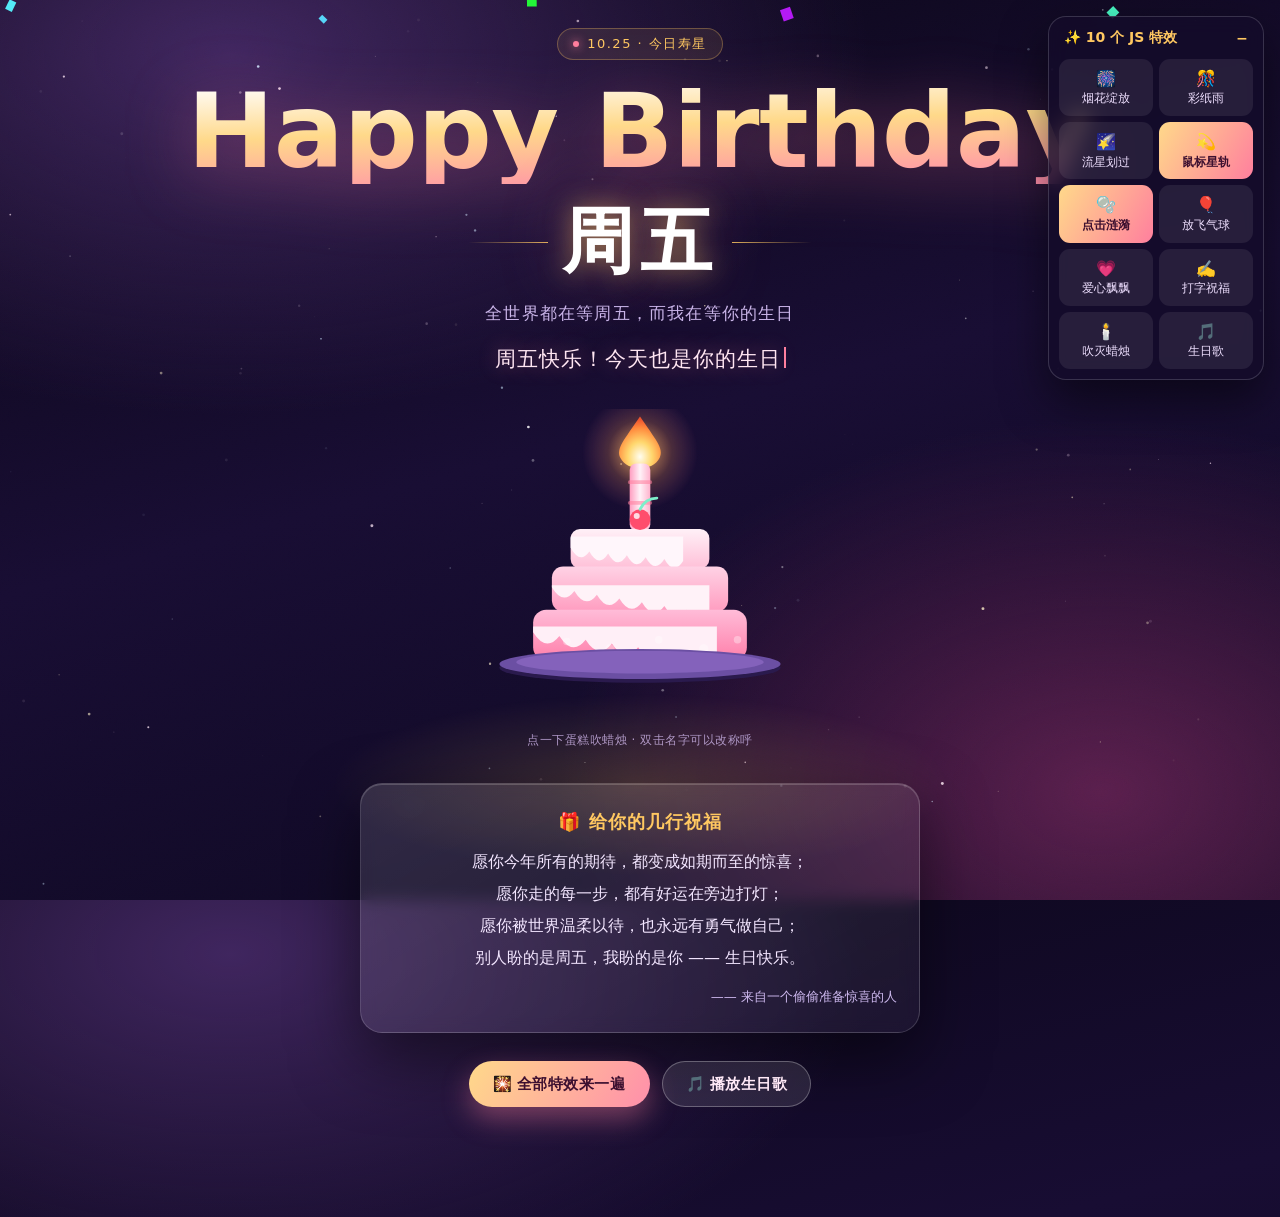
==== index.html @ 7d5e542a "Add files via upload" ====
<!DOCTYPE html>
<html lang="zh-CN">
<head>
<meta charset="UTF-8">
<meta name="viewport" content="width=device-width, initial-scale=1, viewport-fit=cover">
<meta name="theme-color" content="#0b0718">
<title>🎂 周五，生日快乐</title>
<style>
  :root{
    --bg0:#0a0616; --bg1:#180d33; --bg2:#2b1244;
    --gold:#ffc861; --coral:#ff7f9e; --mint:#7defca; --lav:#b79bff;
    --ink:#fff4fa; --dim:#c9b4e8;
    --safe-b: env(safe-area-inset-bottom, 0px);
    --safe-t: env(safe-area-inset-top, 0px);
  }
  *{box-sizing:border-box;margin:0;padding:0;-webkit-tap-highlight-color:transparent}
  html,body{height:100%}
  body{
    font-family:-apple-system,BlinkMacSystemFont,"PingFang SC","Hiragino Sans GB",
      "Microsoft YaHei","Segoe UI",system-ui,sans-serif;
    background:
      radial-gradient(1100px 620px at 18% 6%, #40265f 0%, transparent 58%),
      radial-gradient(900px 620px at 86% 88%, #5a1f4d 0%, transparent 60%),
      linear-gradient(165deg,var(--bg0) 0%, var(--bg1) 48%, #0d0820 100%);
    color:var(--ink);
    overflow-x:hidden;
    touch-action:manipulation;
    -webkit-font-smoothing:antialiased;
    -webkit-text-size-adjust:100%;
  }
  ::selection{background:var(--coral);color:#fff}
  ::-webkit-scrollbar{width:8px}
  ::-webkit-scrollbar-thumb{background:rgba(255,200,97,.35);border-radius:4px}

  canvas{position:fixed;inset:0;width:100%;height:100%;display:block}
  #bg{z-index:0}
  #fx{z-index:60;pointer-events:none}
  .grain{
    position:fixed;inset:0;z-index:1;pointer-events:none;opacity:.05;mix-blend-mode:overlay;
    background-image:url("data:image/svg+xml,%3Csvg xmlns='http://www.w3.org/2000/svg' width='140' height='140'%3E%3Cfilter id='n'%3E%3CfeTurbulence type='fractalNoise' baseFrequency='.85' numOctaves='3'/%3E%3C/filter%3E%3Crect width='140' height='140' filter='url(%23n)'/%3E%3C/svg%3E");
  }
  .float-layer{position:fixed;inset:0;z-index:40;pointer-events:none;overflow:hidden}

  .wrap{
    position:relative;z-index:20;
    min-height:100vh; min-height:100svh;
    display:flex;flex-direction:column;align-items:center;justify-content:center;
    padding:calc(28px + var(--safe-t)) 18px calc(110px + var(--safe-b));
    text-align:center;
  }

  /* ---------- 顶部标签 ---------- */
  .pill{
    display:inline-flex;align-items:center;gap:8px;
    padding:7px 16px;border-radius:999px;font-size:13px;letter-spacing:1.5px;
    color:var(--gold);background:rgba(255,200,97,.09);
    box-shadow:inset 0 0 0 1px rgba(255,200,97,.3);
  }
  .dot{width:6px;height:6px;border-radius:50%;background:var(--coral);
    box-shadow:0 0 10px var(--coral);animation:beat 1.4s ease-in-out infinite}
  @keyframes beat{0%,100%{transform:scale(1);opacity:1}50%{transform:scale(1.9);opacity:.6}}

  /* ---------- 标题 ---------- */
  .title{
    margin-top:18px;
    font-size:clamp(38px,12.5vw,104px);font-weight:900;line-height:1.02;letter-spacing:-.5px;
    background:linear-gradient(178deg,#fffdfa 6%,#ffd98a 46%,#ff8fab 96%);
    -webkit-background-clip:text;background-clip:text;color:transparent;
    filter:drop-shadow(0 10px 34px rgba(255,126,158,.4));
  }
  .title span{display:inline-block;animation:float 3.4s ease-in-out infinite}
  @keyframes float{0%,100%{transform:translateY(0)}50%{transform:translateY(-9px)}}

  /* ---------- 名字 ---------- */
  .hero{margin-top:10px;display:flex;align-items:center;gap:14px}
  .line{width:clamp(28px,10vw,80px);height:1px;
    background:linear-gradient(90deg,transparent,rgba(255,200,97,.85))}
  .hero .line:last-child{background:linear-gradient(90deg,rgba(255,200,97,.85),transparent)}
  .name{
    font-size:clamp(34px,11vw,72px);font-weight:900;letter-spacing:6px;
    color:#fff;outline:none;cursor:text;
    text-shadow:0 0 26px rgba(255,200,97,.55),0 0 70px rgba(255,127,158,.35);
  }
  .name:hover{background:rgba(255,200,97,.1);border-radius:10px}
  .sub{margin-top:12px;font-size:clamp(13px,3.4vw,17px);color:var(--dim);letter-spacing:1.2px}

  /* ---------- 打字机 ---------- */
  .type{
    margin-top:20px;min-height:1.8em;font-size:clamp(15px,4.2vw,21px);color:#ffe6f2;
    letter-spacing:1px;text-shadow:0 0 20px rgba(255,127,158,.45);
    padding:0 6px;
  }
  .caret{display:inline-block;width:2px;height:1em;background:var(--coral);
    vertical-align:-2px;margin-left:3px;animation:blink .8s steps(1) infinite}
  @keyframes blink{50%{opacity:0}}

  /* ---------- 蛋糕 ---------- */
  .cake-zone{margin:26px 0 0;cursor:pointer;user-select:none;-webkit-user-select:none;position:relative}
  .cake{width:clamp(220px,62vw,300px);transition:transform .25s}
  .cake:hover{transform:translateY(-6px) scale(1.03)}
  #flame{
    transform-box:fill-box;transform-origin:50% 100%;
    animation:flick .3s infinite alternate;
    transition:opacity .45s ease, transform .45s ease;
  }
  @keyframes flick{
    0%{transform:scale(1,1) rotate(-4deg)}
    100%{transform:scale(.86,1.16) rotate(5deg)}
  }
  #flame.out{animation:none;opacity:0;transform:scale(.14)}
  #glow{animation:breathe 1.6s ease-in-out infinite;transition:opacity .5s ease}
  @keyframes breathe{0%,100%{opacity:.75}50%{opacity:.35}}
  #glow.out{animation:none;opacity:0}
  .wish{margin-top:6px;font-size:clamp(14px,3.8vw,18px);color:var(--gold);
    opacity:0;transform:translateY(6px);transition:.5s}
  .wish.on{opacity:1;transform:translateY(0)}
  .hint{margin-top:8px;font-size:12px;color:#a893cf;letter-spacing:.5px}

  /* ---------- 贺卡 ---------- */
  .card{
    position:relative;margin-top:34px;width:min(560px,100%);padding:26px 22px;border-radius:22px;
    background:linear-gradient(150deg,rgba(255,255,255,.13),rgba(255,255,255,.045));
    border:1px solid rgba(255,255,255,.16);
    box-shadow:0 26px 66px rgba(0,0,0,.5), inset 0 1px 0 rgba(255,255,255,.18);
    transform-style:preserve-3d;transition:transform .12s ease-out;
  }
  @supports ((backdrop-filter:blur(1px)) or (-webkit-backdrop-filter:blur(1px))){
    .card{-webkit-backdrop-filter:blur(8px);backdrop-filter:blur(8px)}
  }
  .card::before{
    content:"";position:absolute;left:50%;top:-40%;transform:translateX(-50%);
    width:120%;height:80%;border-radius:50%;pointer-events:none;
    background:radial-gradient(ellipse at center, rgba(255,200,97,.18), transparent 65%);
  }
  .card h3{font-size:18px;color:var(--gold);margin-bottom:12px;letter-spacing:1px;transform:translateZ(26px)}
  .card p{font-size:clamp(14px,3.7vw,16px);line-height:2;color:#f3e6ff;transform:translateZ(14px)}
  .sign{margin-top:14px;text-align:right;font-size:13px;color:#cdb8ee;transform:translateZ(18px)}

  /* ---------- 按钮 ---------- */
  .btns{margin-top:28px;display:flex;gap:12px;flex-wrap:wrap;justify-content:center}
  .btn{
    min-height:46px;padding:13px 24px;border:none;border-radius:999px;cursor:pointer;
    font-size:15px;font-weight:800;color:#3d1030;letter-spacing:.5px;
    background:linear-gradient(120deg,#ffd98a,#ff8fab);
    box-shadow:0 12px 28px rgba(255,127,158,.4);transition:.2s;
  }
  .btn:hover{transform:translateY(-3px);box-shadow:0 18px 34px rgba(255,127,158,.55)}
  .btn:active{transform:translateY(0) scale(.97)}
  .btn.ghost{background:rgba(255,255,255,.1);color:#ffe9f7;box-shadow:inset 0 0 0 1px rgba(255,255,255,.28)}

  /* ---------- 特效面板（桌面右上 / 手机底部抽屉） ---------- */
  .panel{
    position:fixed;right:16px;top:16px;z-index:70;width:216px;
    border-radius:18px;overflow:hidden;
    background:rgba(20,12,42,.82);border:1px solid rgba(255,255,255,.16);
    box-shadow:0 20px 46px rgba(0,0,0,.5);
  }
  @supports ((backdrop-filter:blur(1px)) or (-webkit-backdrop-filter:blur(1px))){
    .panel{-webkit-backdrop-filter:blur(10px);backdrop-filter:blur(10px)}
  }
  .panel-head{
    padding:12px 15px;font-size:14px;font-weight:800;cursor:pointer;color:var(--gold);
    display:flex;justify-content:space-between;align-items:center;user-select:none;
  }
  .panel-body{
    display:grid;grid-template-columns:1fr 1fr;gap:6px;padding:0 10px 10px;
    max-height:min(58vh,420px);overflow:auto;
  }
  .panel.min .panel-body{display:none}
  .fx-btn{
    padding:9px 4px;font-size:12px;border:none;border-radius:11px;cursor:pointer;
    background:rgba(255,255,255,.08);color:#efe0ff;transition:.18s;line-height:1.4;
  }
  .fx-btn:hover{background:rgba(255,255,255,.18)}
  .fx-btn.on{background:linear-gradient(120deg,#ffd98a,#ff7f9e);color:#3d1030;font-weight:800}
  .fx-btn i{display:block;font-style:normal;font-size:16px}

  /* ---------- 气球 / 爱心 ---------- */
  .balloon{
    position:absolute;border-radius:50% 50% 46% 46%;
    cursor:pointer;pointer-events:auto;
    box-shadow:inset -7px -11px 16px rgba(0,0,0,.24), 0 8px 20px rgba(0,0,0,.3);
  }
  .balloon::after{content:"";position:absolute;left:50%;bottom:-24px;transform:translateX(-50%);
    width:1.5px;height:24px;background:rgba(255,255,255,.4)}
  .balloon.burst{animation:burst .26s forwards}
  @keyframes burst{to{transform:scale(1.8);opacity:0}}
  .shard{position:absolute;width:7px;height:7px;border-radius:2px;pointer-events:none}

  .heart{position:absolute;pointer-events:none;animation:rise linear forwards;
    filter:drop-shadow(0 0 10px rgba(255,120,160,.65))}
  @keyframes rise{
    0%{transform:translateY(0) scale(.35) rotate(0);opacity:0}
    12%{opacity:1}
    100%{transform:translateY(-95vh) scale(1.2) rotate(var(--r,20deg));opacity:0}
  }

  /* ---------- 音乐律动条 ---------- */
  .viz{
    position:fixed;left:50%;bottom:calc(6px + var(--safe-b));transform:translateX(-50%);
    z-index:55;display:flex;align-items:flex-end;gap:4px;height:62px;padding:0 6px;
    opacity:0;transition:opacity .4s;pointer-events:none;
  }
  .viz.on{opacity:1}
  .viz i{display:block;width:5px;height:5px;border-radius:3px;
    background:linear-gradient(#7defca,#ffc861 55%,#ff7f9e);transition:height .08s linear}

  /* ---------- 进场动画 ---------- */
  .up{opacity:0;transform:translateY(22px);animation:up .9s cubic-bezier(.2,.8,.25,1) forwards}
  @keyframes up{to{opacity:1;transform:none}}
  .d1{animation-delay:.15s}.d2{animation-delay:.35s}.d3{animation-delay:.55s}
  .d4{animation-delay:.75s}.d5{animation-delay:.95s}

  /* ---------- 手机端 ---------- */
  @media (max-width:768px){
    .wrap{padding:calc(20px + var(--safe-t)) 14px calc(96px + var(--safe-b));gap:0}
    .title{letter-spacing:0}
    .hero{gap:10px}
    .name{letter-spacing:3px}
    .card{padding:22px 18px;border-radius:20px}
    .card p{line-height:1.95}
    .btns{width:100%;gap:10px}
    .btn{flex:1 1 140px;min-width:140px;padding:13px 14px;font-size:14.5px}
    /* 面板变底部抽屉 */
    .panel{
      right:10px;left:10px;top:auto;bottom:calc(10px + var(--safe-b));
      width:auto;border-radius:20px;
    }
    .panel-head{padding:13px 16px;font-size:13.5px}
    .panel-body{grid-template-columns:repeat(4,1fr);gap:6px;padding:0 10px 12px;max-height:44vh}
    .fx-btn{padding:8px 2px;font-size:11px;border-radius:12px}
    .fx-btn i{font-size:15px}
    .viz{height:46px;gap:3px}
    .viz i{width:4px}
    .hint{font-size:11px}
  }
  @media (max-width:360px){
    .panel-body{grid-template-columns:repeat(3,1fr)}
  }
  @media (prefers-reduced-motion:reduce){
    *{animation-duration:.001s !important;animation-iteration-count:1 !important}
  }
</style>
</head>
<body>

<canvas id="bg"></canvas>
<div class="grain"></div>
<canvas id="fx"></canvas>
<div class="float-layer" id="layer"></div>

<div class="panel" id="panel">
  <div class="panel-head" id="panelHead"><span>✨ 10 个 JS 特效</span><span id="panelArrow">−</span></div>
  <div class="panel-body" id="panelBody">
    <button class="fx-btn" data-fx="firework"><i>🎆</i>烟花绽放</button>
    <button class="fx-btn" data-fx="confetti"><i>🎊</i>彩纸雨</button>
    <button class="fx-btn" data-fx="meteor"><i>🌠</i>流星划过</button>
    <button class="fx-btn" data-fx="trail"><i>💫</i>鼠标星轨</button>
    <button class="fx-btn" data-fx="ripple"><i>🫧</i>点击涟漪</button>
    <button class="fx-btn" data-fx="balloon"><i>🎈</i>放飞气球</button>
    <button class="fx-btn" data-fx="heart"><i>💗</i>爱心飘飘</button>
    <button class="fx-btn" data-fx="type"><i>✍️</i>打字祝福</button>
    <button class="fx-btn" data-fx="candle"><i>🕯️</i>吹灭蜡烛</button>
    <button class="fx-btn" data-fx="song"><i>🎵</i>生日歌</button>
  </div>
</div>

<main class="wrap">
  <div class="pill up"><span class="dot"></span>10.25 · 今日寿星</div>
  <h1 class="title up d1" id="title">Happy Birthday</h1>
  <div class="hero up d2">
    <span class="line"></span>
    <span class="name" id="name" contenteditable="true" spellcheck="false">周五</span>
    <span class="line"></span>
  </div>
  <div class="sub up d2">全世界都在等周五，而我在等你的生日</div>
  <div class="type up d3" id="type"><span id="typeText"></span><span class="caret"></span></div>

  <div class="cake-zone up d3" id="cakeZone" title="点我吹蜡烛">
    <svg class="cake" viewBox="0 0 320 300" aria-label="生日蛋糕">
      <defs>
        <linearGradient id="gC" x1="0" y1="0" x2="1" y2="0">
          <stop offset="0" stop-color="#ff9ec1"/><stop offset=".5" stop-color="#fff2f8"/>
          <stop offset="1" stop-color="#ffb3cd"/>
        </linearGradient>
        <linearGradient id="g1" x1="0" y1="0" x2="0" y2="1">
          <stop offset="0" stop-color="#fff0f7"/><stop offset="1" stop-color="#ffc0d8"/>
        </linearGradient>
        <linearGradient id="g2" x1="0" y1="0" x2="0" y2="1">
          <stop offset="0" stop-color="#ffd2e5"/><stop offset="1" stop-color="#ff9dc0"/>
        </linearGradient>
        <linearGradient id="g3" x1="0" y1="0" x2="0" y2="1">
          <stop offset="0" stop-color="#ffbcd8"/><stop offset="1" stop-color="#ff7faa"/>
        </linearGradient>
        <radialGradient id="gGlow">
          <stop offset="0" stop-color="#ffca6e" stop-opacity=".85"/>
          <stop offset=".55" stop-color="#ff9b5a" stop-opacity=".22"/>
          <stop offset="1" stop-color="#ff7f9e" stop-opacity="0"/>
        </radialGradient>
        <radialGradient id="gFlame" cx=".5" cy=".78" r=".72">
          <stop offset="0" stop-color="#fffdf0"/>
          <stop offset=".4" stop-color="#ffd76e"/>
          <stop offset=".78" stop-color="#ff8a3d"/>
          <stop offset="1" stop-color="#ff5a2e" stop-opacity=".9"/>
        </radialGradient>
      </defs>

      <!-- 烛光 -->
      <circle id="glow" cx="160" cy="46" r="62" fill="url(#gGlow)"/>
      <!-- 火焰 -->
      <path id="flame" d="M160 8 C176 32 186 42 181 52 C177 60 169 63 160 63 C151 63 143 60 139 52 C134 42 144 32 160 8 Z" fill="url(#gFlame)"/>
      <!-- 蜡烛 -->
      <rect x="149" y="58" width="22" height="72" rx="7" fill="url(#gC)"/>
      <path d="M149 78 h22 M149 100 h22" stroke="#ff7f9e" stroke-width="4" opacity=".55" stroke-linecap="round"/>

      <!-- 顶层 -->
      <rect x="86" y="128" width="148" height="42" rx="10" fill="url(#g1)"/>
      <path d="M86 148 q10 18 20 4 q10 18 20 2 q10 18 20 2 q10 18 20 2 q10 18 20 2 q10 18 20 2 v-26 H86 Z" fill="#fff6fb"/>
      <!-- 中层 -->
      <rect x="66" y="168" width="188" height="48" rx="12" fill="url(#g2)"/>
      <path d="M66 190 q12 20 24 4 q12 20 24 4 q12 20 24 4 q12 20 24 4 q12 20 24 4 q12 20 24 4 q12 20 24 4 v-30 H66 Z" fill="#fff2f8"/>
      <!-- 底层 -->
      <rect x="46" y="214" width="228" height="54" rx="14" fill="url(#g3)"/>
      <path d="M46 238 q14 22 28 4 q14 22 28 4 q14 22 28 4 q14 22 28 4 q14 22 28 4 q14 22 28 4 q14 22 28 4 v-34 H46 Z" fill="#ffeff7"/>
      <g opacity=".35" fill="#fff">
        <circle cx="82" cy="248" r="4"/><circle cx="128" cy="256" r="5"/>
        <circle cx="180" cy="246" r="4"/><circle cx="228" cy="256" r="5"/>
        <circle cx="264" cy="246" r="4"/>
      </g>
      <!-- 樱桃 -->
      <circle cx="160" cy="118" r="11" fill="#ff4d6d"/>
      <circle cx="156.5" cy="114" r="3.2" fill="#fff" opacity=".8"/>
      <path d="M160 107 q6 -12 18 -12" stroke="#7defca" stroke-width="3" fill="none" stroke-linecap="round"/>
      <!-- 盘子 -->
      <ellipse cx="160" cy="276" rx="150" ry="16" fill="#2a1a4d"/>
      <ellipse cx="160" cy="272" rx="150" ry="16" fill="#6b4fa3"/>
      <ellipse cx="160" cy="270" rx="132" ry="12" fill="#8f6cc7" opacity=".7"/>
    </svg>
    <div class="wish" id="wish">✨ 愿望已经飞向宇宙，马上实现 ✨</div>
    <div class="hint">点一下蛋糕吹蜡烛 · 双击名字可以改称呼</div>
  </div>

  <div class="card up d4" id="card">
    <h3>🎁 给你的几行祝福</h3>
    <p>愿你今年所有的期待，都变成如期而至的惊喜；<br>
       愿你走的每一步，都有好运在旁边打灯；<br>
       愿你被世界温柔以待，也永远有勇气做自己；<br>
       别人盼的是周五，我盼的是你 —— 生日快乐。</p>
    <div class="sign">—— 来自一个偷偷准备惊喜的人</div>
  </div>

  <div class="btns up d5">
    <button class="btn" id="btnAll">🎇 全部特效来一遍</button>
    <button class="btn ghost" id="btnSong">🎵 播放生日歌</button>
  </div>
</main>

<div class="viz" id="viz"></div>

<script>
(function(){
  "use strict";
  var rand = function(a,b){ return a + Math.random()*(b-a); };
  var pick = function(a){ return a[Math.floor(Math.random()*a.length)]; };
  var TAU = Math.PI*2;

  var bg = document.getElementById('bg'), bctx = bg.getContext('2d');
  var fx = document.getElementById('fx'), fctx = fx.getContext('2d');
  var layer = document.getElementById('layer');
  var W=0, H=0;
  var isCoarse = false;
  try{ isCoarse = window.matchMedia('(pointer: coarse)').matches; }catch(e){}
  var isMobile = isCoarse || Math.min(window.innerWidth, window.innerHeight) < 700;
  var DPR = Math.min(window.devicePixelRatio||1, isMobile ? 2 : 2);
  var MAX = isMobile ? 620 : 1400;

  function resize(){
    W = window.innerWidth; H = window.innerHeight;
    [bg,fx].forEach(function(c){
      c.width = Math.round(W*DPR); c.height = Math.round(H*DPR);
      c.getContext('2d').setTransform(DPR,0,0,DPR,0,0);
    });
    makeStars();
  }
  window.addEventListener('resize', resize);
  window.addEventListener('orientationchange', function(){ setTimeout(resize, 260); });

  /* ==========================================================
     特效 1：星空 + 流星
     ========================================================== */
  var stars=[], meteors=[];
  function makeStars(){
    stars=[];
    var n = Math.round(Math.min(W*H/9000, isMobile?110:220));
    for(var i=0;i<n;i++){
      stars.push({x:Math.random()*W, y:Math.random()*H, r:rand(.4,1.5),
        a:rand(.25,1), s:rand(.004,.02), p:Math.random()*TAU,
        c:pick(['#ffffff','#ffe9f7','#cfe8ff','#fff0c9'])});
    }
  }
  function drawSky(t){
    bctx.clearRect(0,0,W,H);
    for(var i=0;i<stars.length;i++){
      var st=stars[i];
      var tw = .55 + .45*Math.sin(t*st.s*100 + st.p);
      bctx.globalAlpha = st.a*tw;
      bctx.fillStyle = st.c;
      bctx.beginPath(); bctx.arc(st.x, st.y, st.r, 0, TAU); bctx.fill();
    }
    bctx.globalAlpha=1;
    for(var j=meteors.length-1;j>=0;j--){
      var m=meteors[j];
      m.x += m.vx; m.y += m.vy; m.life--;
      if(m.life<=0){ meteors.splice(j,1); continue; }
      var g=bctx.createLinearGradient(m.x,m.y,m.x-m.vx*m.len,m.y-m.vy*m.len);
      g.addColorStop(0,'rgba(255,255,255,'+(m.life/m.max)+')');
      g.addColorStop(1,'rgba(255,255,255,0)');
      bctx.strokeStyle=g; bctx.lineWidth=2; bctx.lineCap='round';
      bctx.beginPath(); bctx.moveTo(m.x,m.y);
      bctx.lineTo(m.x-m.vx*m.len, m.y-m.vy*m.len); bctx.stroke();
    }
  }
  function shootMeteor(){
    var ang = rand(Math.PI*0.15, Math.PI*0.35);
    var sp = rand(9,16);
    meteors.push({x:rand(-100,W*0.8), y:rand(-60,H*0.35),
      vx:Math.cos(ang)*sp, vy:Math.sin(ang)*sp,
      len:rand(14,30), life:70, max:70});
  }

  /* ==========================================================
     特效 2-5：粒子系统（烟花 · 彩纸 · 星轨 · 涟漪）
     ========================================================== */
  var parts=[];
  function add(p){ if(parts.length<MAX) parts.push(p); }

  function firework(x,y){
    var hue = Math.floor(rand(0,360));
    var n = isMobile ? 46 : 72;
    n += Math.floor(rand(0, isMobile?14:34));
    for(var i=0;i<n;i++){
      var a = (i/n)*TAU + rand(-.06,.06);
      var sp = rand(2.2,7.2);
      add({t:'spark',x:x,y:y,vx:Math.cos(a)*sp,vy:Math.sin(a)*sp,
        r:rand(1.4,3), hue:hue+rand(-24,24), life:rand(45,92), max:92, g:0.055, trail:.86});
    }
    add({t:'flash',x:x,y:y,r:6,life:14,max:14,hue:hue});
    for(var k=0;k<(isMobile?8:14);k++){
      add({t:'spark',x:x,y:y,vx:rand(-1.4,1.4),vy:rand(-1.4,1.4),
        r:rand(2,4),hue:45,life:rand(60,110),max:110,g:.015,trail:.95});
    }
  }
  function launchRocket(tx,ty){
    var sx = tx + rand(-36,36);
    add({t:'rocket', x:sx, y:H+10, vx:(tx-sx)/58, vy:(ty-(H+10))/58 - rand(0,.6),
      tx:tx, ty:ty, life:58, max:58, hue:Math.floor(rand(0,360))});
  }
  function confettiBurst(n){
    if(isMobile) n = Math.round(n*0.62);
    for(var i=0;i<n;i++){
      add({t:'confetti', x:rand(0,W), y:rand(-H*.6,-10),
        vx:rand(-1.2,1.2), vy:rand(1.6,4.2), w:rand(6,12), h:rand(8,16),
        rot:rand(0,TAU), vr:rand(-.16,.16), hue:Math.floor(rand(0,360)),
        sway:rand(0,TAU), life:10000});
    }
  }
  function ripple(x,y){
    add({t:'ripple', x:x, y:y, r:4, vr:4.6, life:42, max:42,
      hue:Math.floor(rand(180,330))});
  }
  function trailDot(x,y){
    add({t:'spark', x:x, y:y, vx:rand(-.7,.7), vy:rand(-1.2,.2),
      r:rand(1.2,3.2), hue:rand(280,345), life:rand(24,46), max:46, g:-0.012, trail:.9});
  }
  function buzz(ms){ if(navigator.vibrate){ try{ navigator.vibrate(ms); }catch(e){} } }

  var trailOn = true, rippleOn = true, lastTrail = 0;
  function pointerMove(x,y){
    mouse.x=x; mouse.y=y;
    if(trailOn && performance.now()-lastTrail>16){
      lastTrail = performance.now();
      trailDot(x,y);
      if(!isMobile) trailDot(x,y);
    }
  }
  var mouse={x:-999,y:-999};
  window.addEventListener('mousemove', function(e){ pointerMove(e.clientX, e.clientY); });
  window.addEventListener('touchmove', function(e){
    var t=e.touches[0]; if(t) pointerMove(t.clientX, t.clientY);
  }, {passive:true});
  window.addEventListener('mousedown', function(e){
    if(e.target.closest('.panel,.btn,.balloon,.name')) return;
    if(rippleOn) ripple(e.clientX,e.clientY);
    launchRocket(e.clientX, Math.max(60, e.clientY - rand(40,140)));
  });
  window.addEventListener('touchstart', function(e){
    if(e.target.closest('.panel,.btn,.balloon,.name')) return;
    var t=e.touches[0]; if(!t) return;
    if(rippleOn) ripple(t.clientX,t.clientY);
    launchRocket(t.clientX, Math.max(60, t.clientY - rand(40,140)));
  }, {passive:true});

  function drawParts(){
    fctx.clearRect(0,0,W,H);
    fctx.globalCompositeOperation='lighter';
    for(var i=parts.length-1;i>=0;i--){
      var p=parts[i];
      p.life--;

      if(p.t==='rocket'){
        p.x+=p.vx; p.y+=p.vy; p.vy+=0.06;
        fctx.strokeStyle='hsla('+p.hue+',100%,72%,1)';
        fctx.lineWidth=3; fctx.lineCap='round';
        fctx.beginPath(); fctx.moveTo(p.x,p.y);
        fctx.lineTo(p.x-p.vx*3, p.y-p.vy*3); fctx.stroke();
        if(p.life<=0 || p.y<=p.ty){ firework(p.x,p.y); parts.splice(i,1); }
        continue;
      }
      if(p.t==='spark'){
        p.x+=p.vx; p.y+=p.vy; p.vy+=p.g; p.vx*=p.trail; p.vy*=p.trail;
        var al=Math.max(0, p.life/p.max);
        fctx.fillStyle='hsla('+p.hue+',100%,'+(60+30*al)+'%,'+al+')';
        fctx.beginPath(); fctx.arc(p.x,p.y,p.r*(0.4+0.6*al),0,TAU); fctx.fill();
        if(p.life<=0) parts.splice(i,1);
        continue;
      }
      if(p.t==='flash'){
        var a2=p.life/p.max;
        var rr=p.r+42*(1-a2);
        var g2=fctx.createRadialGradient(p.x,p.y,0,p.x,p.y,rr);
        g2.addColorStop(0,'hsla('+p.hue+',100%,86%,'+a2+')');
        g2.addColorStop(1,'hsla('+p.hue+',100%,60%,0)');
        fctx.fillStyle=g2; fctx.beginPath(); fctx.arc(p.x,p.y,rr,0,TAU); fctx.fill();
        if(p.life<=0) parts.splice(i,1);
        continue;
      }
      if(p.t==='ripple'){
        p.r+=p.vr; p.vr*=0.94;
        var a3=p.life/p.max;
        fctx.strokeStyle='hsla('+p.hue+',100%,78%,'+(a3*0.75)+')';
        fctx.lineWidth=2.2*a3+0.4;
        fctx.beginPath(); fctx.arc(p.x,p.y,p.r,0,TAU); fctx.stroke();
        if(p.life<=0) parts.splice(i,1);
        continue;
      }
      if(p.t==='confetti'){
        p.sway+=0.06; p.x+=p.vx+Math.sin(p.sway)*1.1; p.y+=p.vy; p.rot+=p.vr;
        if(p.y>H+30){ p.y=-20; p.x=rand(0,W); }
        fctx.globalCompositeOperation='source-over';
        fctx.save(); fctx.translate(p.x,p.y); fctx.rotate(p.rot);
        fctx.fillStyle='hsl('+p.hue+',92%,'+(58+8*Math.sin(p.sway))+'%)';
        fctx.fillRect(-p.w/2,-p.h/2,p.w,p.h*(0.35+0.65*Math.abs(Math.cos(p.sway))));
        fctx.restore();
        fctx.globalCompositeOperation='lighter';
      }
    }
    fctx.globalCompositeOperation='source-over';
    fctx.globalAlpha=1;
  }

  function loop(t){
    drawSky(t/1000);
    drawParts();
    requestAnimationFrame(loop);
  }

  /* ==========================================================
     特效 6：气球（点击爆破 + 震动反馈）
     ========================================================== */
  var balloonColors=['#ff7f9e','#ffc861','#7defca','#b79bff','#8dffb8','#ffa06e','#ff8fd0'];
  function releaseBalloons(n){
    if(isMobile) n = Math.min(n, 6);
    for(var i=0;i<n;i++){
      (function(i){
        setTimeout(function(){
          var b=document.createElement('div');
          b.className='balloon';
          var c=pick(balloonColors);
          b.style.background='radial-gradient(circle at 32% 26%, rgba(255,255,255,.75), '+c+' 60%, '+c+')';
          var size=rand(.8,1.2);
          b.style.width=(52*size)+'px';
          b.style.height=(66*size)+'px';
          b.style.left=rand(3,90)+'vw';
          b.style.bottom='-120px';
          var dur=rand(9,15);
          b.style.transition='bottom '+dur+'s linear';
          layer.appendChild(b);
          requestAnimationFrame(function(){ b.style.bottom=(H+140)+'px'; });
          b.addEventListener('click', function(){
            b.classList.add('burst');
            buzz(14);
            burstShards(b,c);
            setTimeout(function(){ if(b.parentNode) b.remove(); }, 280);
          });
          setTimeout(function(){ if(b.parentNode) b.remove(); }, dur*1000+600);
        }, i*170);
      })(i);
    }
  }
  function burstShards(el,c){
    var r=el.getBoundingClientRect();
    for(var i=0;i<10;i++){
      var s=document.createElement('div');
      s.className='shard';
      s.style.background=c;
      s.style.left=(r.left+r.width/2)+'px';
      s.style.top=(r.top+r.height/2)+'px';
      s.style.transition='transform .6s cubic-bezier(.2,.8,.3,1), opacity .6s';
      layer.appendChild(s);
      (function(s){
        requestAnimationFrame(function(){
          var a=rand(0,TAU), d=rand(50,140);
          s.style.transform='translate('+Math.cos(a)*d+'px,'+Math.sin(a)*d+'px) rotate('+rand(0,720)+'deg) scale(.4)';
          s.style.opacity='0';
        });
        setTimeout(function(){ if(s.parentNode) s.remove(); }, 700);
      })(s);
    }
  }

  /* ==========================================================
     特效 7：爱心飘浮
     ========================================================== */
  var heartChars=['💗','💖','💕','❤️','✨','🌟','🎈'];
  function floatHearts(n){
    if(isMobile) n = Math.min(n, 10);
    for(var i=0;i<n;i++){
      (function(i){
        setTimeout(function(){
          var h=document.createElement('div');
          h.className='heart';
          h.textContent=pick(heartChars);
          h.style.left=rand(2,92)+'vw';
          h.style.top=(H+20)+'px';
          h.style.fontSize=rand(16,32)+'px';
          h.style.setProperty('--r', rand(-60,60)+'deg');
          h.style.animationDuration=rand(5,9)+'s';
          layer.appendChild(h);
          setTimeout(function(){ if(h.parentNode) h.remove(); }, 9500);
        }, i*130);
      })(i);
    }
  }

  /* ==========================================================
     特效 8：打字机祝福
     ========================================================== */
  var wishes=[
    '周五快乐！今天也是你的生日快乐 🎉',
    '愿你所有的愿望都实现 ✨',
    '新的一岁，继续闪闪发光 🌟',
    '全世界都在等周五，而今天只属于你 👑',
    '离周末最近的人，运气一定最好 🍀',
    '祝你快乐，不止今天，不止周五 🎂'
  ];
  var typeEl=document.getElementById('typeText'), wi=0, ci=0, typing=null;
  function typeNext(){
    if(typing) clearTimeout(typing);
    var text=wishes[wi%wishes.length]; wi++; ci=0; typeEl.textContent='';
    (function step(){
      if(ci<=text.length){
        typeEl.textContent = text.slice(0,ci); ci++;
        typing = setTimeout(step, 85);
      }else{
        typing = setTimeout(typeNext, 2600);
      }
    })();
  }

  /* ==========================================================
     特效 9：吹灭蜡烛 + 烟雾
     ========================================================== */
  var flame=document.getElementById('flame'), glow=document.getElementById('glow'),
      wish=document.getElementById('wish'), blown=false, taps=0, tapTimer=null;
  var cakeZone=document.getElementById('cakeZone');
  function blowCandle(){
    if(blown){                       // 再点一次重新点燃
      blown=false; taps=0;
      flame.classList.remove('out'); glow.classList.remove('out');
      wish.classList.remove('on');
      return;
    }
    blown=true;
    flame.classList.add('out'); glow.classList.add('out');
    wish.classList.add('on');
    buzz(18);
    var rect=cakeZone.getBoundingClientRect();
    var bx=rect.left+rect.width/2, by=rect.top+rect.height*0.22;
    for(var i=0;i<5;i++){
      (function(i){
        setTimeout(function(){
          var s=document.createElement('div');
          var sz=rand(10,20);
          s.style.cssText='position:fixed;left:'+bx+'px;top:'+by+'px;width:'+sz+'px;height:'+sz+
            'px;border-radius:50%;background:rgba(238,232,255,.5);filter:blur(7px);'+
            'pointer-events:none;z-index:45;transition:transform 1.9s ease-out, opacity 1.9s;';
          document.body.appendChild(s);
          requestAnimationFrame(function(){
            s.style.transform='translate('+rand(-40,40)+'px,'+rand(-150,-80)+'px) scale(2.6)';
            s.style.opacity='0';
          });
          setTimeout(function(){ if(s.parentNode) s.remove(); }, 2100);
        }, i*230);
      })(i);
    }
    setTimeout(function(){ firework(W/2, H*0.3); }, 240);
    setTimeout(function(){ firework(W*0.28, H*0.26); }, 480);
    setTimeout(function(){ firework(W*0.72, H*0.28); }, 720);
    floatHearts(10);
    releaseBalloons(4);
  }
  cakeZone.addEventListener('click', function(){
    taps++;
    clearTimeout(tapTimer);
    tapTimer = setTimeout(function(){ taps = 0; }, 600);
    if(taps >= 3){                    // 彩蛋：连点三下超级烟花
      taps = 0;
      for(var i=0;i<8;i++){
        (function(i){ setTimeout(function(){ firework(rand(W*0.1,W*0.9), rand(H*0.1,H*0.5)); }, i*130); })(i);
      }
      return;
    }
    blowCandle();
  });

  /* ==========================================================
     特效 10：Web Audio 生日歌 + 频谱律动条
     ========================================================== */
  var viz=document.getElementById('viz'), BARS=isMobile?22:32, bars=[];
  for(var bi=0; bi<BARS; bi++){ var bb=document.createElement('i'); viz.appendChild(bb); bars.push(bb); }

  var actx=null, analyser=null, playing=false, songTimer=null, vizRAF=0;
  function buildAudio(){
    if(actx) return;
    var AC = window.AudioContext || window.webkitAudioContext;
    if(!AC) return;
    try{
      actx = new AC();
      analyser = actx.createAnalyser();
      analyser.fftSize = 128;
      analyser.smoothingTimeConstant = .8;
      analyser.connect(actx.destination);
    }catch(e){ actx = null; }
  }
  var N={G4:392,A4:440,B4:494,C5:523,D5:587,E5:659,F5:698,G5:784};
  var MELODY=[
    [N.G4,.5],[N.G4,.5],[N.A4,1],[N.G4,1],[N.C5,1],[N.B4,2],
    [N.G4,.5],[N.G4,.5],[N.A4,1],[N.G4,1],[N.D5,1],[N.C5,2],
    [N.G4,.5],[N.G4,.5],[N.G5,1],[N.E5,1],[N.C5,1],[N.B4,1],[N.A4,2],
    [N.F5,.5],[N.F5,.5],[N.E5,1],[N.C5,1],[N.D5,1],[N.C5,2.5]
  ];
  function note(freq, beats, start){
    var o=actx.createOscillator(), g=actx.createGain();
    o.type='triangle'; o.frequency.value=freq;
    var dur=beats*0.34;
    g.gain.setValueAtTime(0, start);
    g.gain.linearRampToValueAtTime(0.26, start+0.02);
    g.gain.exponentialRampToValueAtTime(0.001, start+dur);
    o.connect(g); g.connect(analyser);
    o.start(start); o.stop(start+dur+0.05);
  }
  function playSong(){
    buildAudio();
    if(!actx){ alert('当前浏览器不支持 Web Audio'); return; }
    if(actx.state === 'suspended'){ try{ actx.resume(); }catch(e){} }
    var t = actx.currentTime + 0.1;
    for(var i=0;i<MELODY.length;i++){
      note(MELODY[i][0], MELODY[i][1], t);
      t += MELODY[i][1]*0.34;
    }
    var total = (t - actx.currentTime)*1000 + 400;
    playing = true;
    viz.classList.add('on');
    setBtn('song', true);
    var iv = setInterval(function(){
      firework(rand(W*0.15, W*0.85), rand(H*0.12, H*0.5));
    }, isMobile ? 1300 : 900);
    songTimer = setTimeout(function(){
      clearInterval(iv);
      playing = false;
      viz.classList.remove('on');
      setBtn('song', false);
    }, total);
    vizLoop();
  }
  function stopSong(){
    playing = false;
    viz.classList.remove('on');
    clearTimeout(songTimer);
    setBtn('song', false);
    if(actx){ try{ actx.suspend(); }catch(e){} }
  }
  function vizLoop(){
    if(!analyser) return;
    var data = new Uint8Array(analyser.frequencyBinCount);
    (function frame(){
      if(!playing){
        for(var k=0;k<bars.length;k++) bars[k].style.height='5px';
        return;
      }
      analyser.getByteFrequencyData(data);
      for(var i=0;i<bars.length;i++){
        var v = data[i*2] || 0;
        bars[i].style.height = (5 + v/255*(isMobile?38:56)) + 'px';
      }
      requestAnimationFrame(frame);
    })();
  }

  /* ==========================================================
     控制面板
     ========================================================== */
  var panel=document.getElementById('panel'), panelArrow=document.getElementById('panelArrow'), btnMap={};
  Array.prototype.forEach.call(document.querySelectorAll('.fx-btn'), function(b){ btnMap[b.dataset.fx]=b; });
  function setBtn(key, on){ if(btnMap[key]) btnMap[key].classList.toggle('on', !!on); }

  var actions={
    firework:function(){
      var c = isMobile?2:3;
      for(var i=0;i<c;i++) setTimeout(function(){ firework(rand(W*0.15,W*0.85), rand(H*0.12,H*0.5)); }, i*220);
    },
    confetti:function(){ confettiBurst(150); },
    meteor:function(){ for(var i=0;i<3;i++) setTimeout(shootMeteor, i*300); },
    trail:function(){ trailOn=!trailOn; setBtn('trail', trailOn); },
    ripple:function(){ rippleOn=!rippleOn; setBtn('ripple', rippleOn); },
    balloon:function(){ releaseBalloons(8); },
    heart:function(){ floatHearts(14); },
    type:function(){ typeNext(); },
    candle:function(){ blowCandle(); },
    song:function(){ playing ? stopSong() : playSong(); }
  };
  document.getElementById('panelBody').addEventListener('click', function(e){
    var b = e.target.closest('.fx-btn');
    if(!b) return;
    var fn = actions[b.dataset.fx];
    if(fn) fn();
  });
  document.getElementById('panelHead').addEventListener('click', function(){
    panel.classList.toggle('min');
    panelArrow.textContent = panel.classList.contains('min') ? '+' : '−';
  });

  document.getElementById('btnAll').addEventListener('click', function(){
    actions.firework(); actions.confetti(); actions.meteor();
    actions.balloon(); actions.heart();
    if(!playing) playSong();
  });
  document.getElementById('btnSong').addEventListener('click', function(){
    playing ? stopSong() : playSong();
  });

  setBtn('trail', true);
  setBtn('ripple', true);

  /* 贺卡 3D 视差（仅桌面） */
  var card=document.getElementById('card');
  if(!isMobile){
    document.querySelector('.wrap').addEventListener('mousemove', function(e){
      var r=card.getBoundingClientRect();
      var cx=r.left+r.width/2, cy=r.top+r.height/2;
      var dx=(e.clientX-cx)/(window.innerWidth/2), dy=(e.clientY-cy)/(window.innerHeight/2);
      card.style.transform='perspective(900px) rotateY('+(dx*6)+'deg) rotateX('+(-dy*6)+'deg)';
    });
  }

  /* 标题逐字入场 */
  (function(){
    var t=document.getElementById('title'), s=t.textContent, html='';
    for(var i=0;i<s.length;i++){
      var ch = s[i]===' ' ? '\u00A0' : s[i];
      var d = (0.15 + i*0.075).toFixed(2);
      html += '<span style="animation-delay:'+d+'s">'+ch+'</span>';
    }
    t.innerHTML = html;
  })();

  /* 空格键大烟花 */
  window.addEventListener('keydown', function(e){
    if(e.code === 'Space' && e.target !== document.getElementById('name')){
      e.preventDefault();
      for(var i=0;i<5;i++){
        setTimeout(function(){ firework(rand(W*0.1,W*0.9), rand(H*0.1,H*0.45)); }, i*150);
      }
    }
  });

  /* 切到后台时暂停绘制，省电 */
  document.addEventListener('visibilitychange', function(){
    if(document.hidden){
      parts.length = 0;
      meteors.length = 0;
    }
  });

  /* ---------- 启动 ---------- */
  if(isMobile) { panel.classList.add('min'); panelArrow.textContent = '+'; }
  resize();
  requestAnimationFrame(loop);
  setTimeout(typeNext, 700);
  setTimeout(function(){ confettiBurst(130); }, 350);
  setTimeout(function(){ releaseBalloons(isMobile?4:7); }, 1000);
  setTimeout(function(){ floatHearts(9); }, 1500);
  (function auto(){
    setTimeout(function(){
      firework(rand(W*0.15, W*0.85), rand(H*0.12, H*0.48));
      if(Math.random() < 0.35) shootMeteor();
      auto();
    }, rand(2400, 4400));
  })();
})();
</script>
</body>
</html>
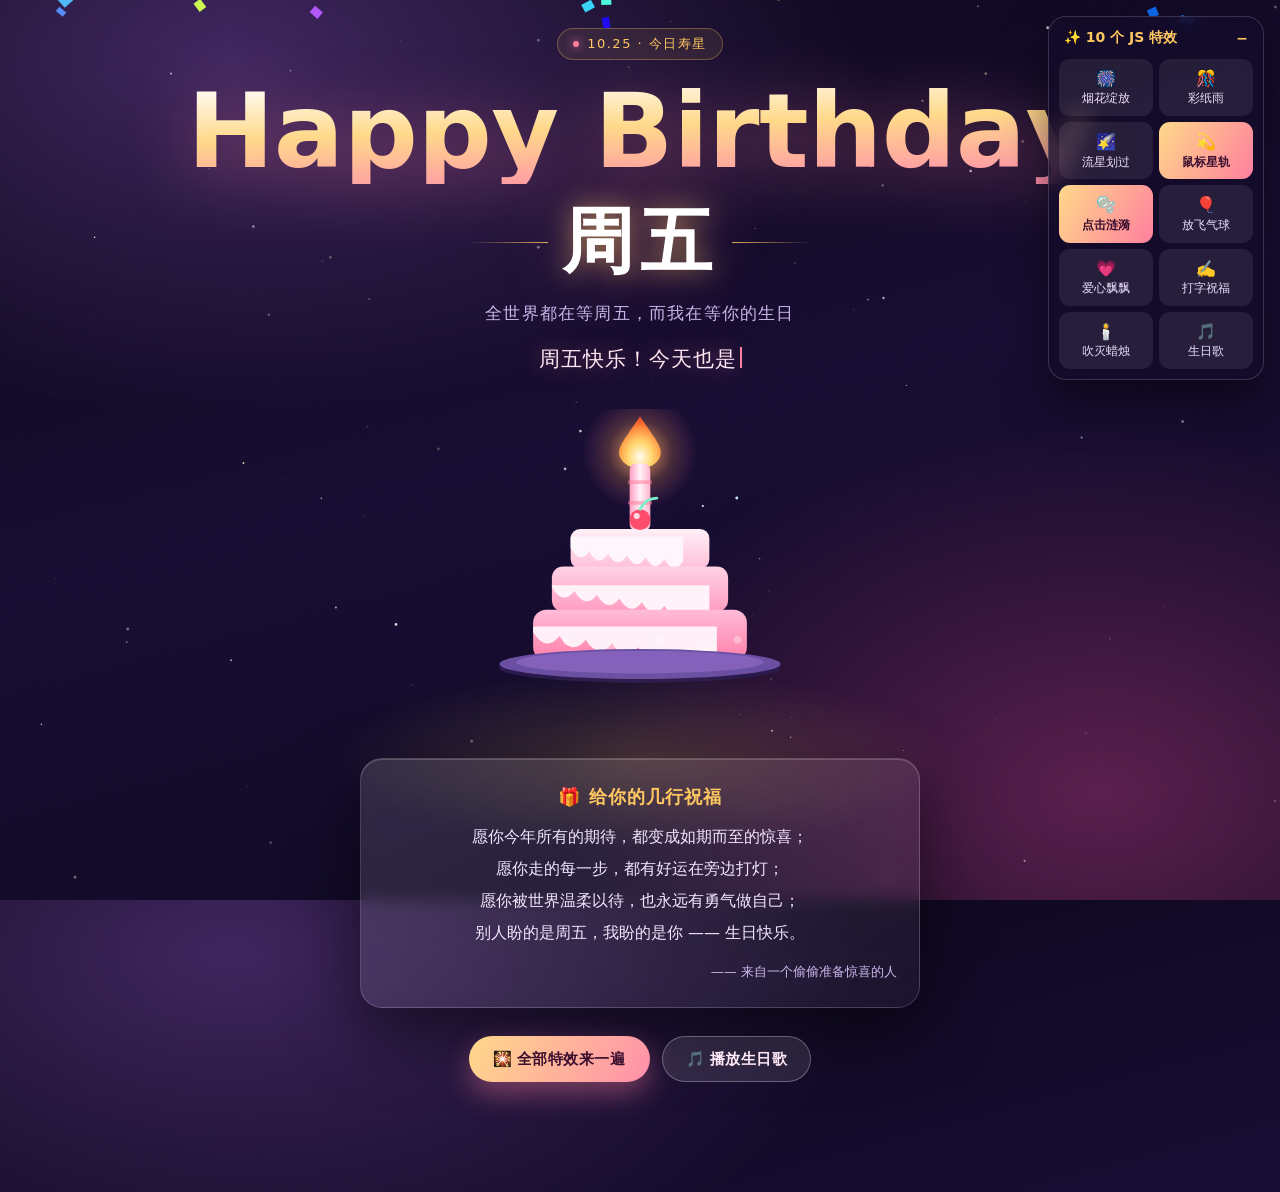
==== commit f26af7d2: "Remove hint text from index.html Removed hint text from the index.html file." ====
--- a/index.html
+++ b/index.html
@@ -337,7 +337,7 @@
       <ellipse cx="160" cy="270" rx="132" ry="12" fill="#8f6cc7" opacity=".7"/>
     </svg>
     <div class="wish" id="wish">✨ 愿望已经飞向宇宙，马上实现 ✨</div>
-    <div class="hint">点一下蛋糕吹蜡烛 · 双击名字可以改称呼</div>
+   
   </div>
 
   <div class="card up d4" id="card">
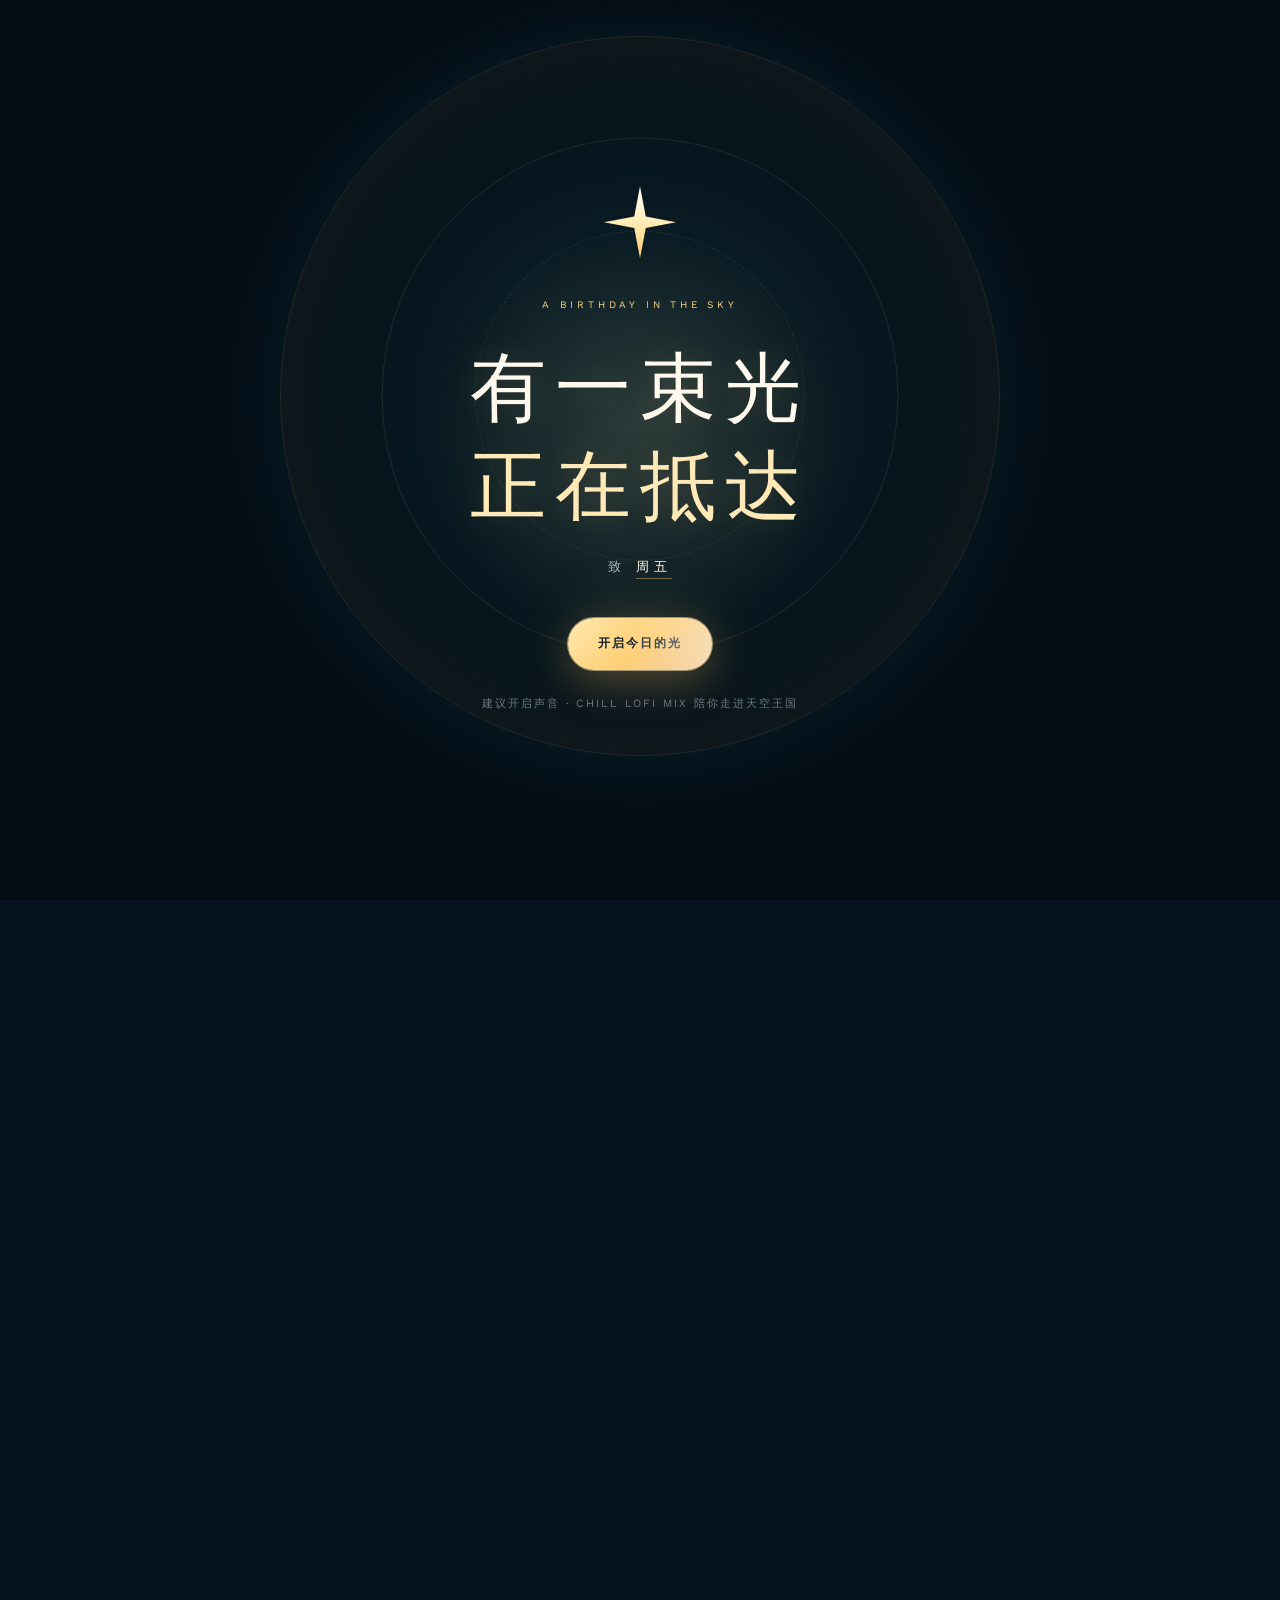
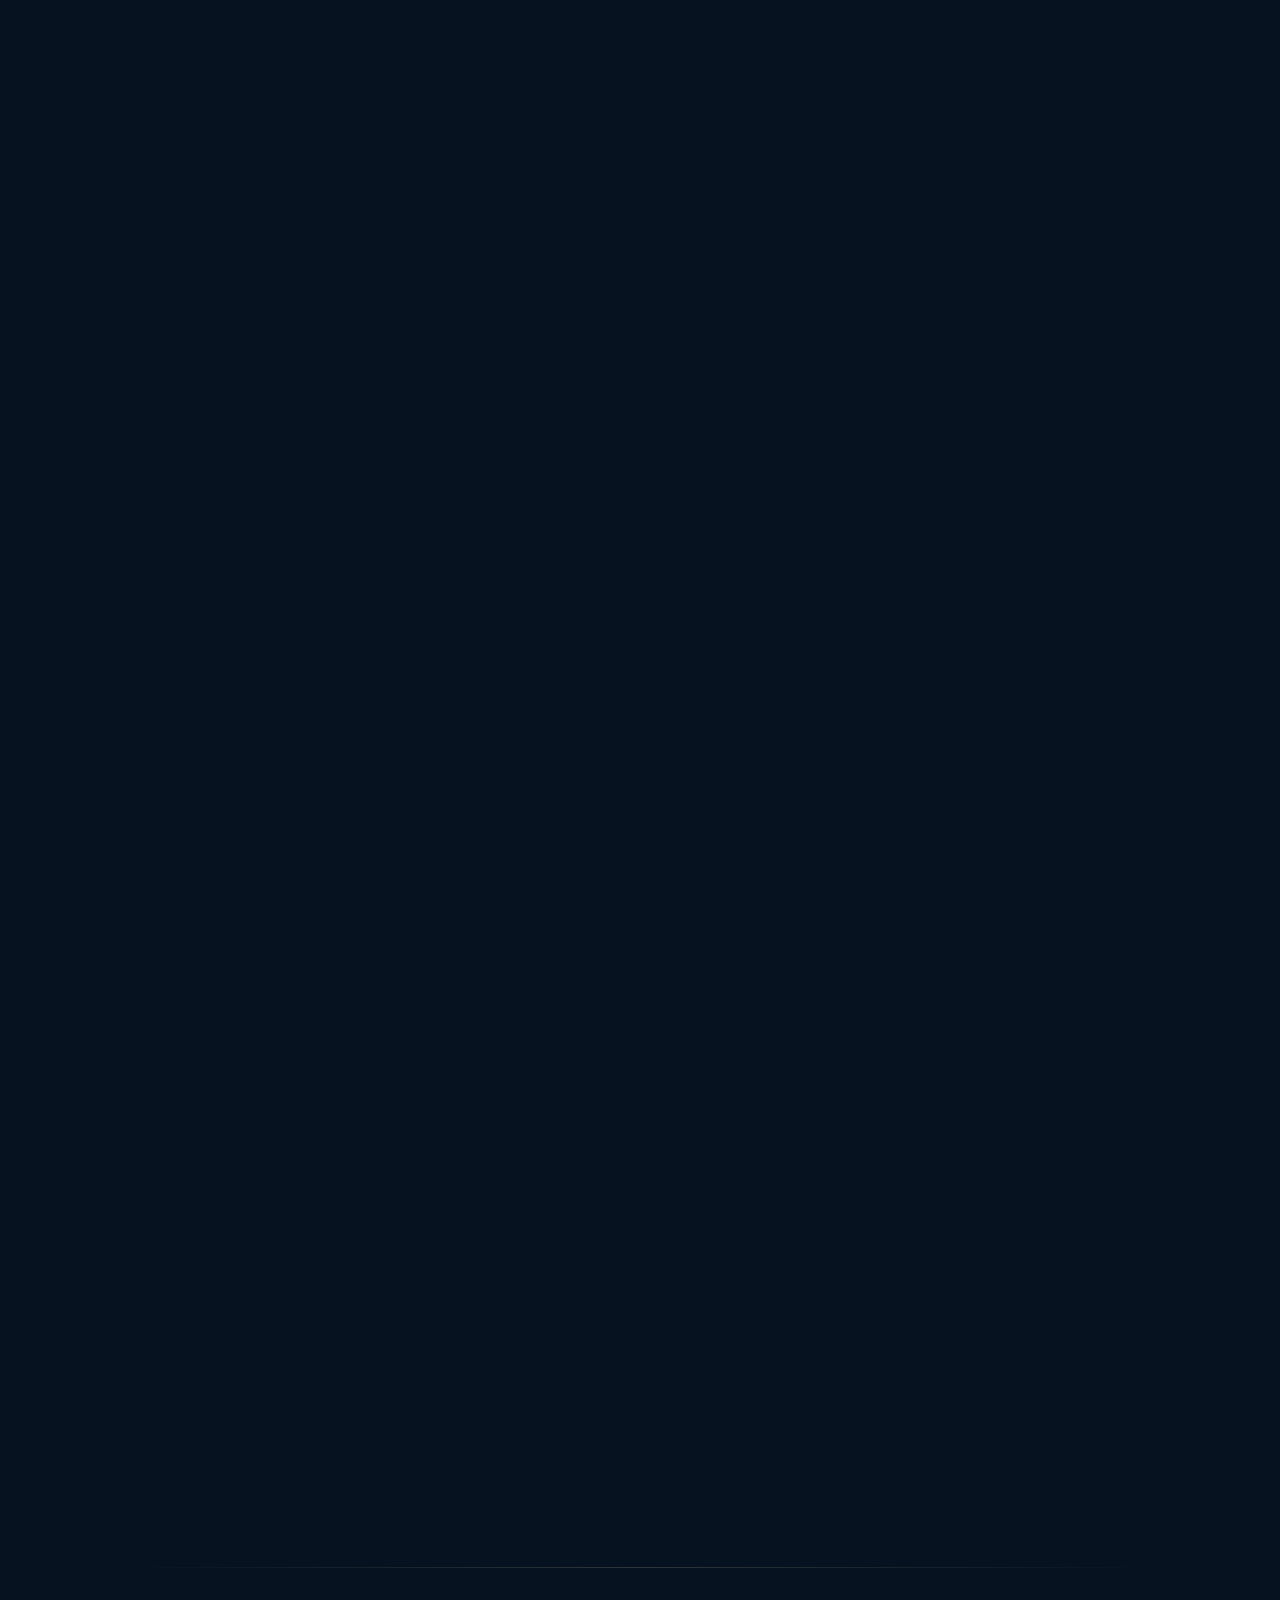
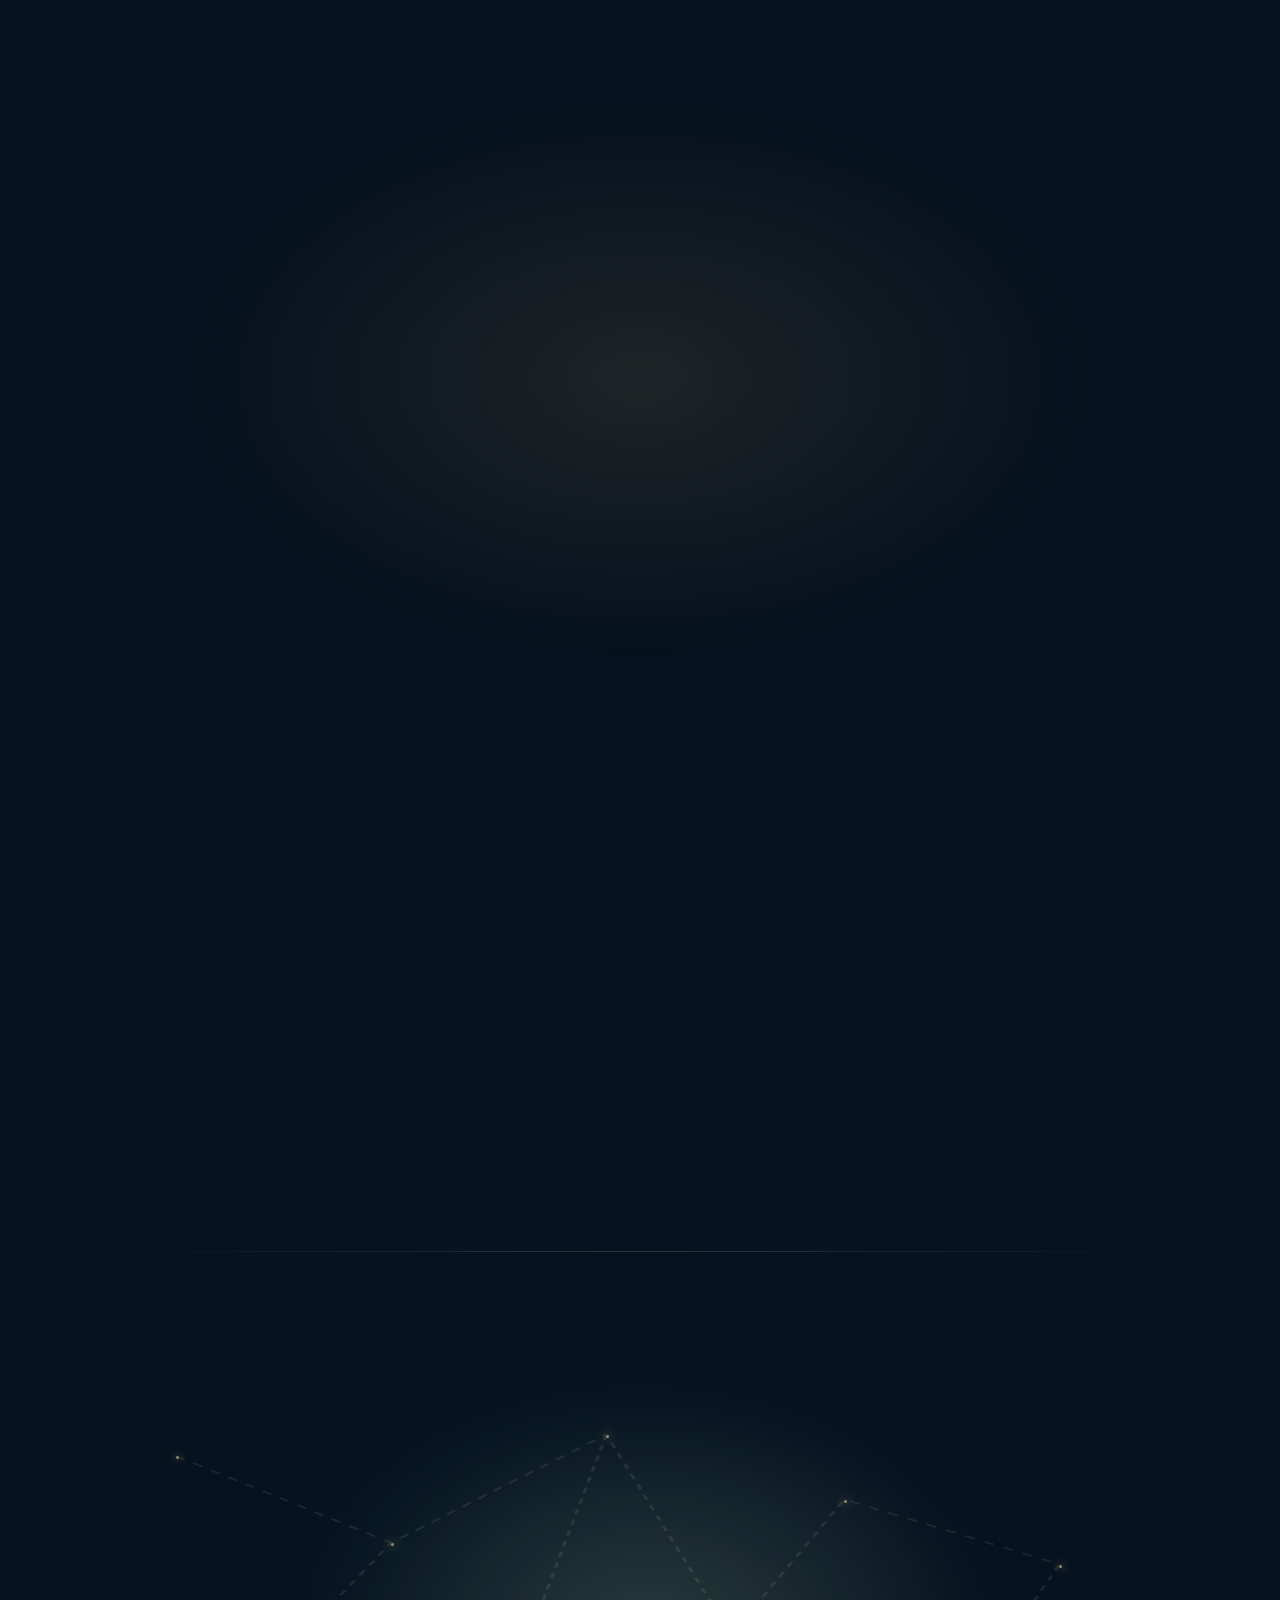
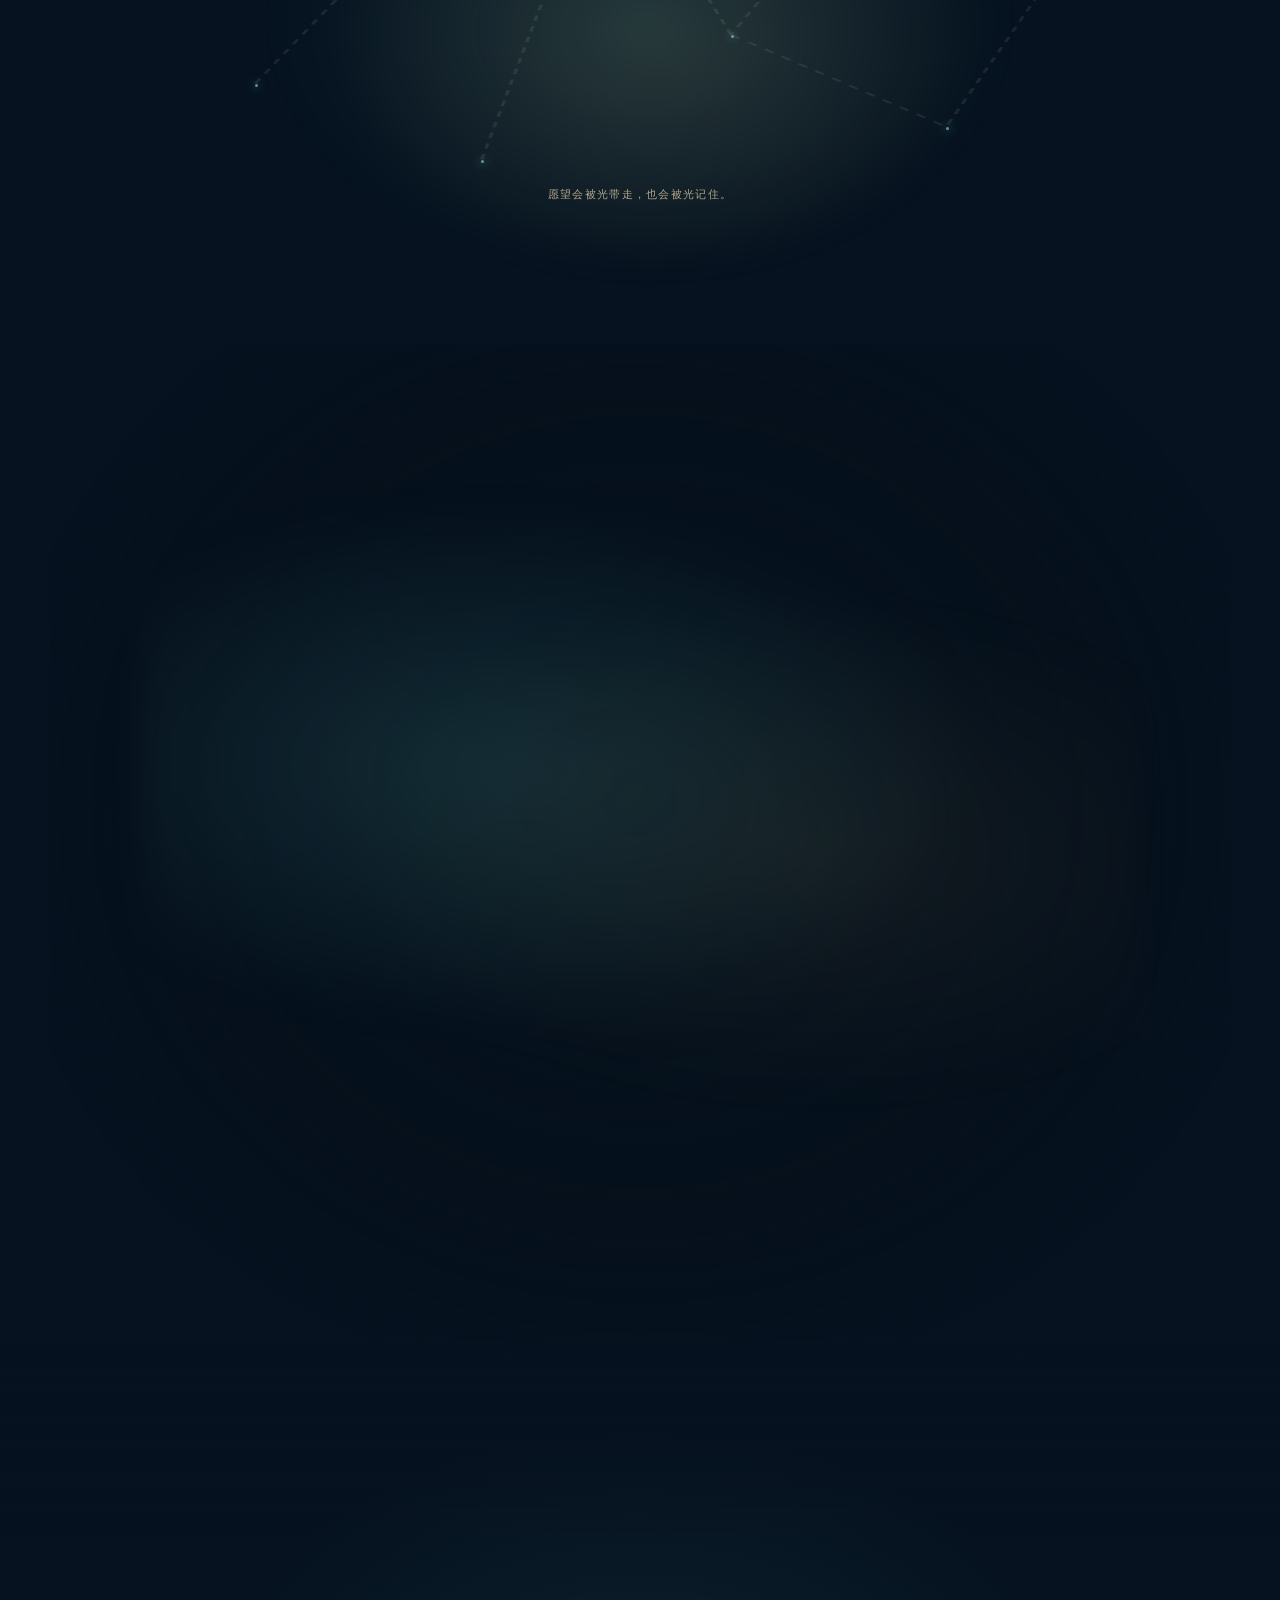
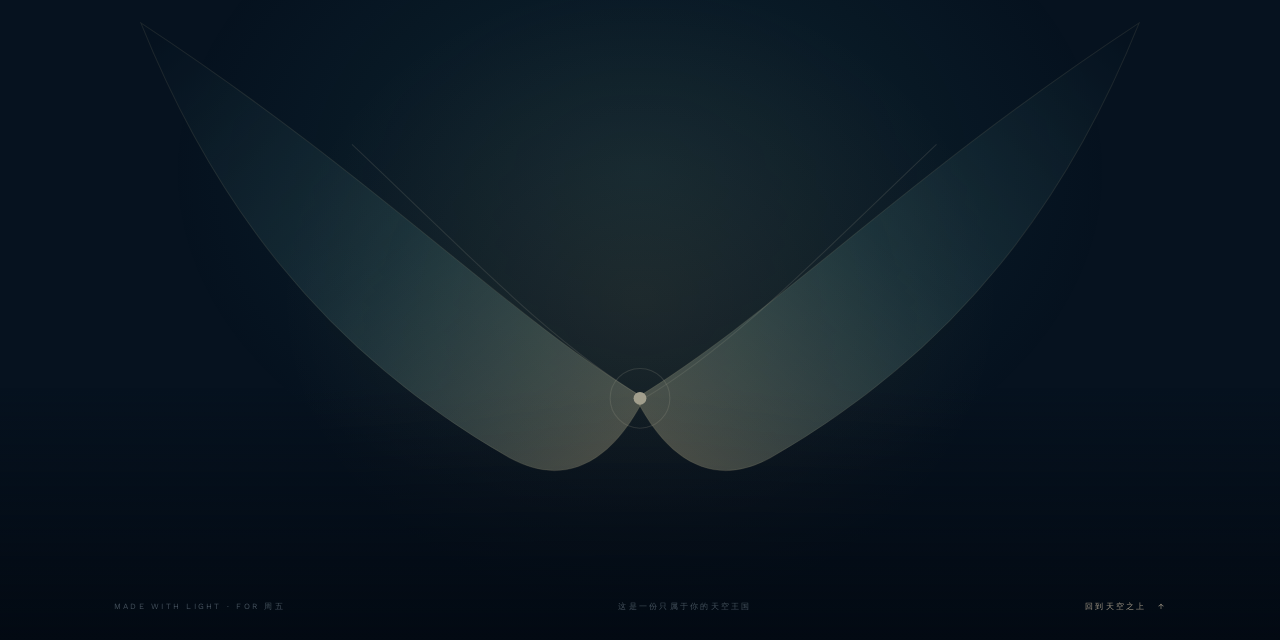
==== commit f7e77ca2: "Update index.html" ====
--- a/index.html
+++ b/index.html
@@ -1,913 +1,1545 @@
 <!DOCTYPE html>
-<html lang="zh-CN">
-<head>
+<html lang="zh-CN"><head>
 <meta charset="UTF-8">
-<meta name="viewport" content="width=device-width, initial-scale=1, viewport-fit=cover">
-<meta name="theme-color" content="#0b0718">
-<title>🎂 周五，生日快乐</title>
-<style>
-  :root{
-    --bg0:#0a0616; --bg1:#180d33; --bg2:#2b1244;
-    --gold:#ffc861; --coral:#ff7f9e; --mint:#7defca; --lav:#b79bff;
-    --ink:#fff4fa; --dim:#c9b4e8;
-    --safe-b: env(safe-area-inset-bottom, 0px);
-    --safe-t: env(safe-area-inset-top, 0px);
-  }
-  *{box-sizing:border-box;margin:0;padding:0;-webkit-tap-highlight-color:transparent}
-  html,body{height:100%}
-  body{
-    font-family:-apple-system,BlinkMacSystemFont,"PingFang SC","Hiragino Sans GB",
-      "Microsoft YaHei","Segoe UI",system-ui,sans-serif;
-    background:
-      radial-gradient(1100px 620px at 18% 6%, #40265f 0%, transparent 58%),
-      radial-gradient(900px 620px at 86% 88%, #5a1f4d 0%, transparent 60%),
-      linear-gradient(165deg,var(--bg0) 0%, var(--bg1) 48%, #0d0820 100%);
-    color:var(--ink);
-    overflow-x:hidden;
-    touch-action:manipulation;
-    -webkit-font-smoothing:antialiased;
-    -webkit-text-size-adjust:100%;
-  }
-  ::selection{background:var(--coral);color:#fff}
-  ::-webkit-scrollbar{width:8px}
-  ::-webkit-scrollbar-thumb{background:rgba(255,200,97,.35);border-radius:4px}
-
-  canvas{position:fixed;inset:0;width:100%;height:100%;display:block}
-  #bg{z-index:0}
-  #fx{z-index:60;pointer-events:none}
-  .grain{
-    position:fixed;inset:0;z-index:1;pointer-events:none;opacity:.05;mix-blend-mode:overlay;
-    background-image:url("data:image/svg+xml,%3Csvg xmlns='http://www.w3.org/2000/svg' width='140' height='140'%3E%3Cfilter id='n'%3E%3CfeTurbulence type='fractalNoise' baseFrequency='.85' numOctaves='3'/%3E%3C/filter%3E%3Crect width='140' height='140' filter='url(%23n)'/%3E%3C/svg%3E");
-  }
-  .float-layer{position:fixed;inset:0;z-index:40;pointer-events:none;overflow:hidden}
-
-  .wrap{
-    position:relative;z-index:20;
-    min-height:100vh; min-height:100svh;
-    display:flex;flex-direction:column;align-items:center;justify-content:center;
-    padding:calc(28px + var(--safe-t)) 18px calc(110px + var(--safe-b));
-    text-align:center;
-  }
-
-  /* ---------- 顶部标签 ---------- */
-  .pill{
-    display:inline-flex;align-items:center;gap:8px;
-    padding:7px 16px;border-radius:999px;font-size:13px;letter-spacing:1.5px;
-    color:var(--gold);background:rgba(255,200,97,.09);
-    box-shadow:inset 0 0 0 1px rgba(255,200,97,.3);
-  }
-  .dot{width:6px;height:6px;border-radius:50%;background:var(--coral);
-    box-shadow:0 0 10px var(--coral);animation:beat 1.4s ease-in-out infinite}
-  @keyframes beat{0%,100%{transform:scale(1);opacity:1}50%{transform:scale(1.9);opacity:.6}}
-
-  /* ---------- 标题 ---------- */
-  .title{
-    margin-top:18px;
-    font-size:clamp(38px,12.5vw,104px);font-weight:900;line-height:1.02;letter-spacing:-.5px;
-    background:linear-gradient(178deg,#fffdfa 6%,#ffd98a 46%,#ff8fab 96%);
-    -webkit-background-clip:text;background-clip:text;color:transparent;
-    filter:drop-shadow(0 10px 34px rgba(255,126,158,.4));
-  }
-  .title span{display:inline-block;animation:float 3.4s ease-in-out infinite}
-  @keyframes float{0%,100%{transform:translateY(0)}50%{transform:translateY(-9px)}}
-
-  /* ---------- 名字 ---------- */
-  .hero{margin-top:10px;display:flex;align-items:center;gap:14px}
-  .line{width:clamp(28px,10vw,80px);height:1px;
-    background:linear-gradient(90deg,transparent,rgba(255,200,97,.85))}
-  .hero .line:last-child{background:linear-gradient(90deg,rgba(255,200,97,.85),transparent)}
-  .name{
-    font-size:clamp(34px,11vw,72px);font-weight:900;letter-spacing:6px;
-    color:#fff;outline:none;cursor:text;
-    text-shadow:0 0 26px rgba(255,200,97,.55),0 0 70px rgba(255,127,158,.35);
-  }
-  .name:hover{background:rgba(255,200,97,.1);border-radius:10px}
-  .sub{margin-top:12px;font-size:clamp(13px,3.4vw,17px);color:var(--dim);letter-spacing:1.2px}
-
-  /* ---------- 打字机 ---------- */
-  .type{
-    margin-top:20px;min-height:1.8em;font-size:clamp(15px,4.2vw,21px);color:#ffe6f2;
-    letter-spacing:1px;text-shadow:0 0 20px rgba(255,127,158,.45);
-    padding:0 6px;
-  }
-  .caret{display:inline-block;width:2px;height:1em;background:var(--coral);
-    vertical-align:-2px;margin-left:3px;animation:blink .8s steps(1) infinite}
-  @keyframes blink{50%{opacity:0}}
-
-  /* ---------- 蛋糕 ---------- */
-  .cake-zone{margin:26px 0 0;cursor:pointer;user-select:none;-webkit-user-select:none;position:relative}
-  .cake{width:clamp(220px,62vw,300px);transition:transform .25s}
-  .cake:hover{transform:translateY(-6px) scale(1.03)}
-  #flame{
-    transform-box:fill-box;transform-origin:50% 100%;
-    animation:flick .3s infinite alternate;
-    transition:opacity .45s ease, transform .45s ease;
-  }
-  @keyframes flick{
-    0%{transform:scale(1,1) rotate(-4deg)}
-    100%{transform:scale(.86,1.16) rotate(5deg)}
-  }
-  #flame.out{animation:none;opacity:0;transform:scale(.14)}
-  #glow{animation:breathe 1.6s ease-in-out infinite;transition:opacity .5s ease}
-  @keyframes breathe{0%,100%{opacity:.75}50%{opacity:.35}}
-  #glow.out{animation:none;opacity:0}
-  .wish{margin-top:6px;font-size:clamp(14px,3.8vw,18px);color:var(--gold);
-    opacity:0;transform:translateY(6px);transition:.5s}
-  .wish.on{opacity:1;transform:translateY(0)}
-  .hint{margin-top:8px;font-size:12px;color:#a893cf;letter-spacing:.5px}
-
-  /* ---------- 贺卡 ---------- */
-  .card{
-    position:relative;margin-top:34px;width:min(560px,100%);padding:26px 22px;border-radius:22px;
-    background:linear-gradient(150deg,rgba(255,255,255,.13),rgba(255,255,255,.045));
-    border:1px solid rgba(255,255,255,.16);
-    box-shadow:0 26px 66px rgba(0,0,0,.5), inset 0 1px 0 rgba(255,255,255,.18);
-    transform-style:preserve-3d;transition:transform .12s ease-out;
-  }
-  @supports ((backdrop-filter:blur(1px)) or (-webkit-backdrop-filter:blur(1px))){
-    .card{-webkit-backdrop-filter:blur(8px);backdrop-filter:blur(8px)}
-  }
-  .card::before{
-    content:"";position:absolute;left:50%;top:-40%;transform:translateX(-50%);
-    width:120%;height:80%;border-radius:50%;pointer-events:none;
-    background:radial-gradient(ellipse at center, rgba(255,200,97,.18), transparent 65%);
-  }
-  .card h3{font-size:18px;color:var(--gold);margin-bottom:12px;letter-spacing:1px;transform:translateZ(26px)}
-  .card p{font-size:clamp(14px,3.7vw,16px);line-height:2;color:#f3e6ff;transform:translateZ(14px)}
-  .sign{margin-top:14px;text-align:right;font-size:13px;color:#cdb8ee;transform:translateZ(18px)}
-
-  /* ---------- 按钮 ---------- */
-  .btns{margin-top:28px;display:flex;gap:12px;flex-wrap:wrap;justify-content:center}
-  .btn{
-    min-height:46px;padding:13px 24px;border:none;border-radius:999px;cursor:pointer;
-    font-size:15px;font-weight:800;color:#3d1030;letter-spacing:.5px;
-    background:linear-gradient(120deg,#ffd98a,#ff8fab);
-    box-shadow:0 12px 28px rgba(255,127,158,.4);transition:.2s;
-  }
-  .btn:hover{transform:translateY(-3px);box-shadow:0 18px 34px rgba(255,127,158,.55)}
-  .btn:active{transform:translateY(0) scale(.97)}
-  .btn.ghost{background:rgba(255,255,255,.1);color:#ffe9f7;box-shadow:inset 0 0 0 1px rgba(255,255,255,.28)}
-
-  /* ---------- 特效面板（桌面右上 / 手机底部抽屉） ---------- */
-  .panel{
-    position:fixed;right:16px;top:16px;z-index:70;width:216px;
-    border-radius:18px;overflow:hidden;
-    background:rgba(20,12,42,.82);border:1px solid rgba(255,255,255,.16);
-    box-shadow:0 20px 46px rgba(0,0,0,.5);
-  }
-  @supports ((backdrop-filter:blur(1px)) or (-webkit-backdrop-filter:blur(1px))){
-    .panel{-webkit-backdrop-filter:blur(10px);backdrop-filter:blur(10px)}
-  }
-  .panel-head{
-    padding:12px 15px;font-size:14px;font-weight:800;cursor:pointer;color:var(--gold);
-    display:flex;justify-content:space-between;align-items:center;user-select:none;
-  }
-  .panel-body{
-    display:grid;grid-template-columns:1fr 1fr;gap:6px;padding:0 10px 10px;
-    max-height:min(58vh,420px);overflow:auto;
-  }
-  .panel.min .panel-body{display:none}
-  .fx-btn{
-    padding:9px 4px;font-size:12px;border:none;border-radius:11px;cursor:pointer;
-    background:rgba(255,255,255,.08);color:#efe0ff;transition:.18s;line-height:1.4;
-  }
-  .fx-btn:hover{background:rgba(255,255,255,.18)}
-  .fx-btn.on{background:linear-gradient(120deg,#ffd98a,#ff7f9e);color:#3d1030;font-weight:800}
-  .fx-btn i{display:block;font-style:normal;font-size:16px}
-
-  /* ---------- 气球 / 爱心 ---------- */
-  .balloon{
-    position:absolute;border-radius:50% 50% 46% 46%;
-    cursor:pointer;pointer-events:auto;
-    box-shadow:inset -7px -11px 16px rgba(0,0,0,.24), 0 8px 20px rgba(0,0,0,.3);
-  }
-  .balloon::after{content:"";position:absolute;left:50%;bottom:-24px;transform:translateX(-50%);
-    width:1.5px;height:24px;background:rgba(255,255,255,.4)}
-  .balloon.burst{animation:burst .26s forwards}
-  @keyframes burst{to{transform:scale(1.8);opacity:0}}
-  .shard{position:absolute;width:7px;height:7px;border-radius:2px;pointer-events:none}
-
-  .heart{position:absolute;pointer-events:none;animation:rise linear forwards;
-    filter:drop-shadow(0 0 10px rgba(255,120,160,.65))}
-  @keyframes rise{
-    0%{transform:translateY(0) scale(.35) rotate(0);opacity:0}
-    12%{opacity:1}
-    100%{transform:translateY(-95vh) scale(1.2) rotate(var(--r,20deg));opacity:0}
-  }
-
-  /* ---------- 音乐律动条 ---------- */
-  .viz{
-    position:fixed;left:50%;bottom:calc(6px + var(--safe-b));transform:translateX(-50%);
-    z-index:55;display:flex;align-items:flex-end;gap:4px;height:62px;padding:0 6px;
-    opacity:0;transition:opacity .4s;pointer-events:none;
-  }
-  .viz.on{opacity:1}
-  .viz i{display:block;width:5px;height:5px;border-radius:3px;
-    background:linear-gradient(#7defca,#ffc861 55%,#ff7f9e);transition:height .08s linear}
-
-  /* ---------- 进场动画 ---------- */
-  .up{opacity:0;transform:translateY(22px);animation:up .9s cubic-bezier(.2,.8,.25,1) forwards}
-  @keyframes up{to{opacity:1;transform:none}}
-  .d1{animation-delay:.15s}.d2{animation-delay:.35s}.d3{animation-delay:.55s}
-  .d4{animation-delay:.75s}.d5{animation-delay:.95s}
-
-  /* ---------- 手机端 ---------- */
-  @media (max-width:768px){
-    .wrap{padding:calc(20px + var(--safe-t)) 14px calc(96px + var(--safe-b));gap:0}
-    .title{letter-spacing:0}
-    .hero{gap:10px}
-    .name{letter-spacing:3px}
-    .card{padding:22px 18px;border-radius:20px}
-    .card p{line-height:1.95}
-    .btns{width:100%;gap:10px}
-    .btn{flex:1 1 140px;min-width:140px;padding:13px 14px;font-size:14.5px}
-    /* 面板变底部抽屉 */
-    .panel{
-      right:10px;left:10px;top:auto;bottom:calc(10px + var(--safe-b));
-      width:auto;border-radius:20px;
-    }
-    .panel-head{padding:13px 16px;font-size:13.5px}
-    .panel-body{grid-template-columns:repeat(4,1fr);gap:6px;padding:0 10px 12px;max-height:44vh}
-    .fx-btn{padding:8px 2px;font-size:11px;border-radius:12px}
-    .fx-btn i{font-size:15px}
-    .viz{height:46px;gap:3px}
-    .viz i{width:4px}
-    .hint{font-size:11px}
-  }
-  @media (max-width:360px){
-    .panel-body{grid-template-columns:repeat(3,1fr)}
-  }
-  @media (prefers-reduced-motion:reduce){
-    *{animation-duration:.001s !important;animation-iteration-count:1 !important}
-  }
+<meta name="viewport" content="width=device-width, initial-scale=1.0">
+<meta name="theme-color" content="#06121f">
+<title>周五 · 生日快乐 | 光之后裔</title>
+<meta name="description" content="一份写给周五的生日礼物：在天空王国里，所有的星光都为你亮起。">
+<link rel="icon" type="image/svg+xml" href="./assets/favicon.svg">
+<style>/* ============================================================
+   周五 · 生日快乐  —  base, atmosphere, hero, letter
+   ============================================================ */
+
+@font-face{
+  font-family:"Gloock";src:url("[data-uri]") format("truetype");
+  font-weight:400;font-style:normal;font-display:swap;
+}
+@font-face{
+  font-family:"Work Sans";src:url("[data-uri]